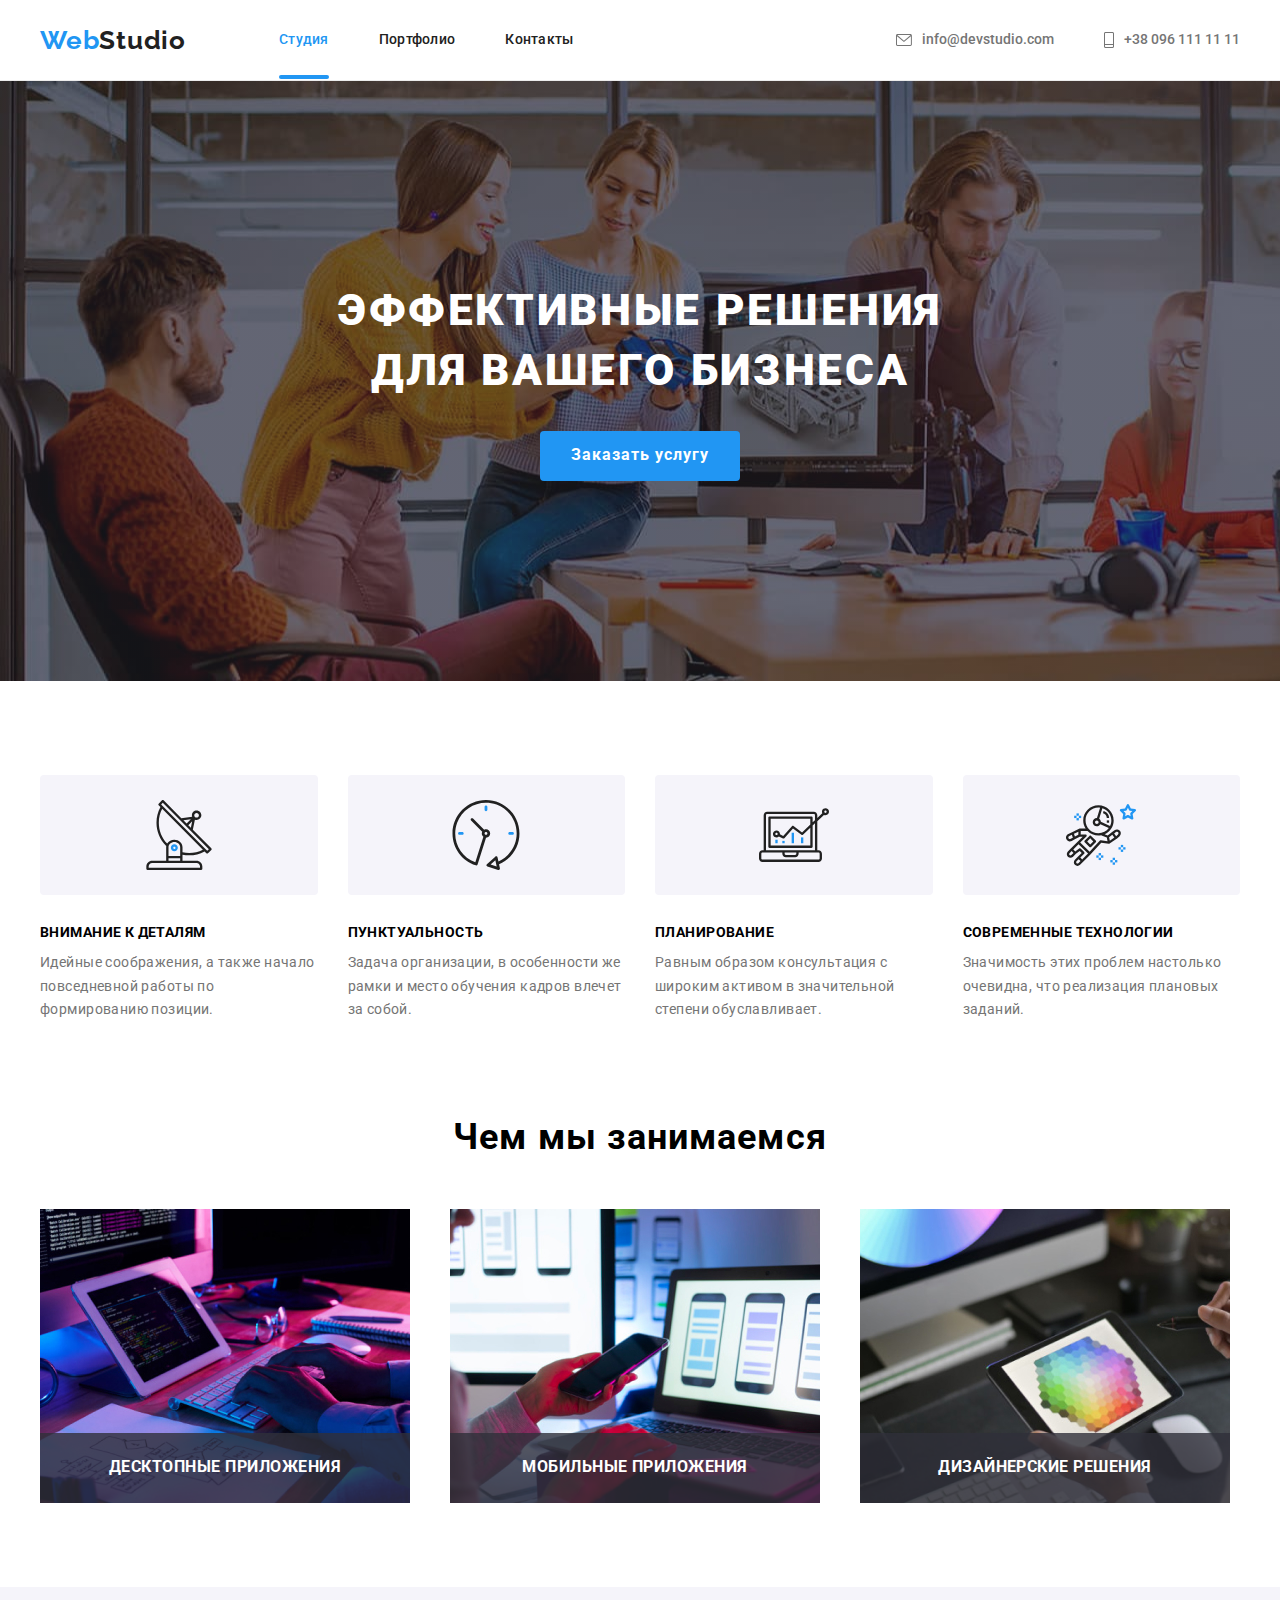
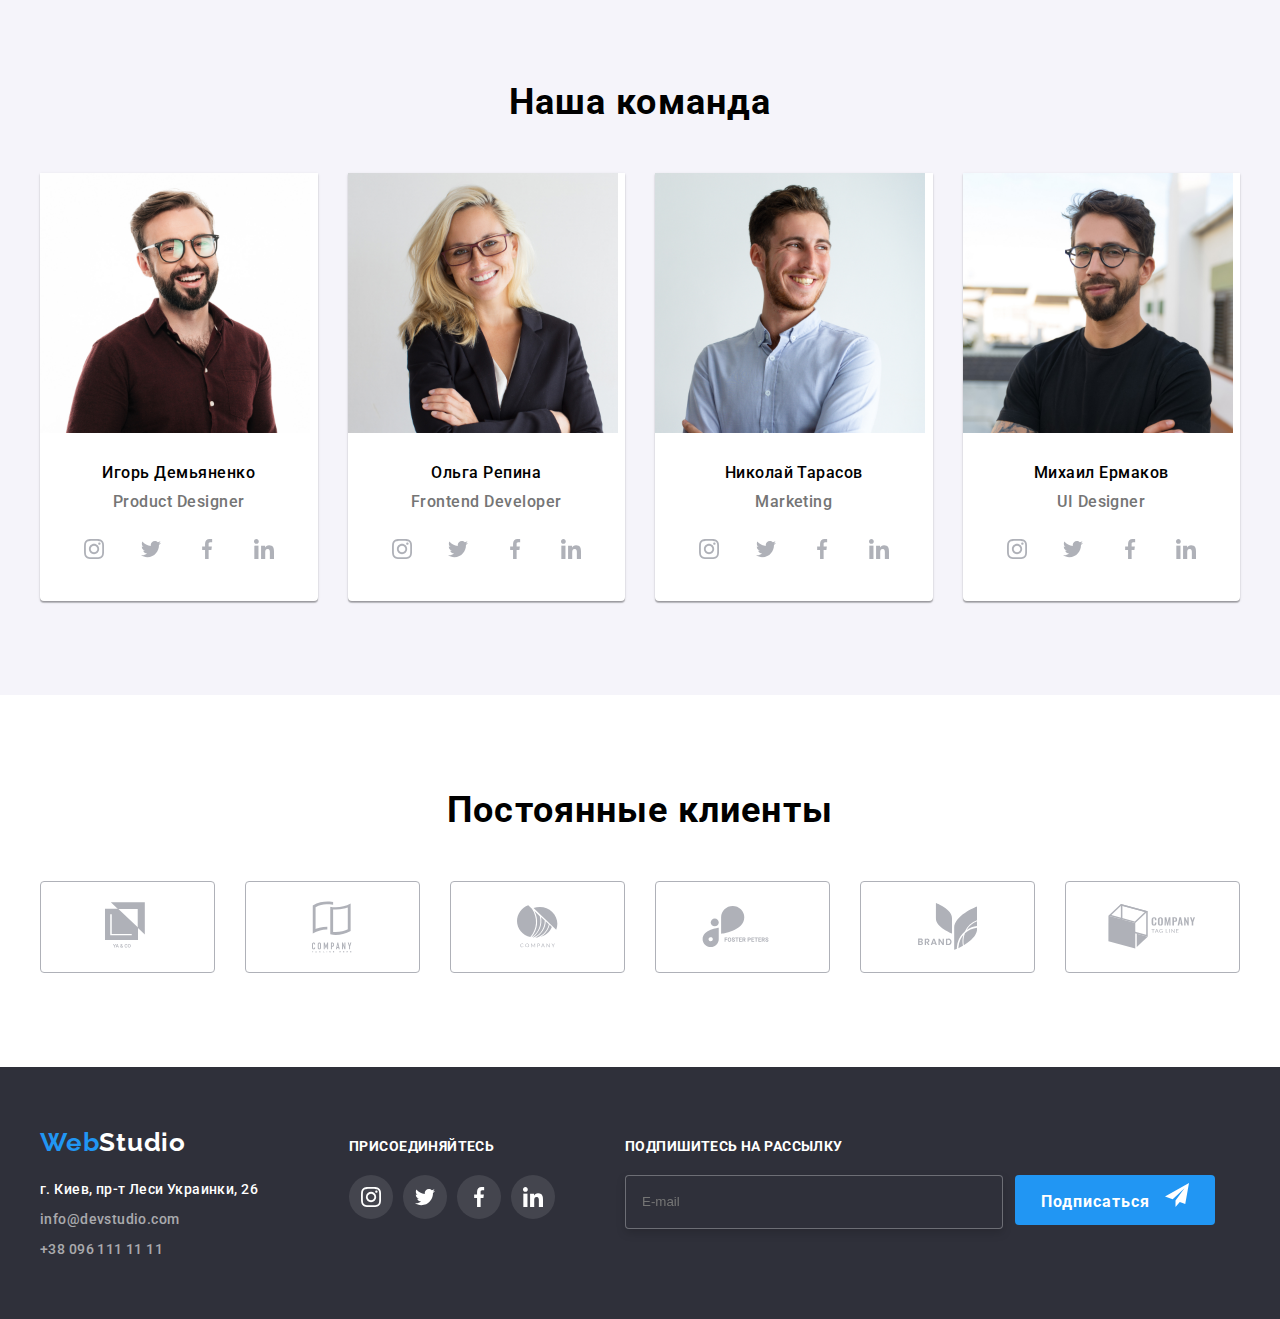
==== index.html @ 1571b0fe "HW6 done" ====
<!DOCTYPE html>
<html lang="ru">
<head>
    <meta charset="UTF-8">
    <meta http-equiv="X-UA-Compatible" content="IE=edge">
    <meta name="viewport" content="width=>, initial-scale=1.0">
    <link rel="preconnect" href="https://fonts.gstatic.com">
    <link href="https://fonts.googleapis.com/css2?family=Raleway:wght@700&family=Roboto:wght@400;500;700;900&display=swap" rel="stylesheet">
    <link rel="stylesheet" href="https://cdnjs.cloudflare.com/ajax/libs/modern-normalize/1.0.0/modern-normalize.min.css" integrity="sha512-ISS7cAi1PEhQ8jnbJpJZMd29NlhNj4AWYyLOSp2CE/CsHxTCu+r+t0D2yoJudVrd0/8fTVPUVDzY5Tvli75u/g==" crossorigin="anonymous" />
    <link rel="stylesheet" href="https://cdnjs.cloudflare.com/ajax/libs/animate.css/4.1.1/animate.min.css" />
    <link rel="stylesheet" href="./css/styles.css">
    <title>Вебстудия</title>
</head>
<body>

    <!-- HEADER -->
    <header class="page-header">
        <div class="container">
    <nav class="navigation">
            <a lang="en" href="/" class="link logo animate__fadeInTopLeft">Web<span class="logo-header">Studio</span></a>
    <ul class="navigation-list list">
        <li class="navigation-item list-item"><a class="navigation-link link current" href="/index.html">Студия</a></li>
        <li class="navigation-item list-item"><a class="navigation-link link" href="./portfolio.html">Портфолио</a></li>
        <li class="navigation-item list-item"><a class="navigation-link link" href="/contacts">Контакты</a></li>
    </ul>

    <ul class="kontakt-list">
        <li class="email-link list">
            <a class="header-contacts-link icon-link link" href="mailto:info@devstudio.com">
                <svg width="16" height="12">
                    <use href="./images/sprite.svg#icon-envelope">
                    </use>
                </svg>
                info@devstudio.com</a>
        </li>
        <li class="list"><a class="header-contacts-link icon-link link" href="tel:+380961111111">
                <svg width="10" height="16">
                    <use href="./images/sprite.svg#icon-Vector">
                    </use>
                </svg>
                +38 096 111 11 11</a>
        </li>
    </ul>
    </nav>
    </div>
    </header>
    <!-- ==========END HEADER========== -->

<!-- MAIN SECTION -->
<main>
    <!-- HERO -->
    <section class="hero">
        <div class="hero-title">
        <h1 class="main-title">Эффективные решения для Вашего бизнеса</h1>
        <button type="button" class="button-order" data-modal-open>Заказать услугу</button>
    </div>
    </section>

        <!-- About -->
        <section class="about">
            <div class=container>
            <h2 class="visually-hidden">Наши преимущества</h2>
            <ul class="about-list list">
<li class="about-list-item">
    <div class="icon-link">
        <svg width="70" height="70">
            <use href="./images/sprite.svg#icon-antenna-1"></use>
        </svg>
    </div>
                <h3 class="benefits-list-title">Внимание к деталям</h3>
                <p  class="benefits">Идейные соображения, а также начало повседневной работы по формированию позиции.</p>
</li>
<li class="about-list-item">
    <div class="icon-link">
        <svg width="70" height="70">
            <use href="./images/sprite.svg#icon-clock-1"></use>
        </svg>
    </div>
    <h3 class="benefits-list-title">Пунктуальность</h3>
    <p  class="benefits">Задача организации, в особенности же рамки и место обучения кадров влечет за собой.</p>
</li>
<li class="about-list-item">
    <div class="icon-link">
        <svg width="70" height="70">
            <use href="./images/sprite.svg#icon-diagram-1"></use>
        </svg>
    </div>
    <h3 class="benefits-list-title">Планирование</h3>
    <p  class="benefits">Равным образом консультация с широким активом в значительной степени обуславливает.</p>
</li>
<li class="about-list-item">
    <div class="icon-link">
        <svg width="70" height="70">
            <use href="./images/sprite.svg#icon-astronaut-1"></use>
        </svg>
    </div>
    <h3 class="benefits-list-title">Современные технологии</h3>
    <p  class="benefits">Значимость этих проблем настолько очевидна, что реализация плановых заданий.</p>
</li>
            </ul>
            </div>
        </section>

<!-- OCCUPATIONS -->

        <section class="occupations">
            <div class="container">
            <h2>Чем мы занимаемся</h2>

            <ul class="occupation-list list">
                <li class="occupation-list-item">
                    <div class="product-thumb">
            <img src="images/occupations/1.jpg" alt="Работа на клавиатуре" width ="370" height="294">
            <div class="occupations-title">
            <h3 class="title">десктопные приложения</h3>
        </div>    
        </div>
            </li>
            <li class="occupation-list-item">
                <div class="product-thumb">
            <img src="images/occupations/2.jpg" alt="Работа с телефоном" width ="370" height="294">
            <div class="occupations-title">
                <h3 class="title">мобильные приложения</h3>
            </div>
            </div>
        </li>
            <li class="occupation-list-item">
                <div class="product-thumb">
            <img src="images/occupations/3.jpg" alt="Работа на планшете" width ="370" height="294">
        <div class="occupations-title">
            <h3 class="title">дизайнерские решения</h3>
        </div>
        </div>
        </li>
                </ul>
                </div>
        </section>

        <section class="team">
            <div class="container">
            <h2>Наша команда</h2>
            <ul class="team-members list">
                <li class="members-list-item">
                    <img src="images/team/ihor.jpg" alt="Фото Игоря" width="270" height="260">
                    <div class="item-content">
                    <h3 class="members">Игорь Демьяненко</h3>
                    <p class="profession" lang="en">Product Designer</p>
                    <ul class="list">
                        <li class="link">
                            <a class="icon-link" href="">
                                <svg width="20" height="20">
                                    <use href="./images/sprite.svg#icon-instagram-2"></use>
                                </svg>
                            </a>
                        </li>
                        <li class="link">
                            <a class="icon-link" href="">
                                <svg width="20" height="20">
                                    <use href="./images/sprite.svg#icon-twitter-1"></use>
                                </svg>
                            </a>
                        </li>
                        <li class="link">
                            <a class="icon-link" href="">
                                <svg width="20" height="20">
                                    <use href="./images/sprite.svg#icon-facebook-1"></use>
                                </svg>
                            </a>
                        </li>
                        <li class="link">
                            <a class="icon-link" href="">
                                <svg width="20" height="20">
                                    <use href="./images/sprite.svg#icon-linkedin-1"></use>
                                </svg>
                            </a>
                        </li>
                    </ul>
                </div>
                </li>
                <li class="members-list-item">
                    <img src="images/team/olha.jpg" alt="Фото Ольги" width="270" height="260">
                    <div class="item-content">
                    <h3 class="members">Ольга Репина</h3>
                    <p class="profession" lang="en">Frontend Developer</p>
                    <ul class="list">
                        <li class="link">
                            <a class="icon-link" href="">
                                <svg width="20" height="20">
                                    <use href="./images/sprite.svg#icon-instagram-2"></use>
                                </svg>
                            </a>
                        </li>
                        <li class="link">
                            <a class="icon-link" href="">
                                <svg width="20" height="20">
                                    <use href="./images/sprite.svg#icon-twitter-1"></use>
                                </svg>
                            </a>
                        </li>
                        <li class="link">
                            <a class="icon-link" href="">
                                <svg width="20" height="20">
                                    <use href="./images/sprite.svg#icon-facebook-1"></use>
                                </svg>
                            </a>
                        </li>
                        <li class="link">
                            <a class="icon-link" href="">
                                <svg width="20" height="20">
                                    <use href="./images/sprite.svg#icon-linkedin-1"></use>
                                </svg>
                            </a>
                        </li>
                    </ul>
                </div>
                
                </li>
                <li class="members-list-item">
                    <img src="images/team/nikolay.jpg" alt="Фото Николая" width="270" height="260">
                    <div class="item-content">
                    <h3 class="members">Николай Тарасов</h3>
                    <p class="profession" lang="en">Marketing</p>
                    <ul class="list">
                        <li class="link">
                            <a class="icon-link" href="">
                                <svg width="20" height="20">
                                    <use href="./images/sprite.svg#icon-instagram-2"></use>
                                </svg>
                            </a>
                        </li>
                        <li class="link">
                            <a class="icon-link" href="">
                                <svg width="20" height="20">
                                    <use href="./images/sprite.svg#icon-twitter-1"></use>
                                </svg>
                            </a>
                        </li>
                        <li class="link">
                            <a class="icon-link" href="">
                                <svg width="20" height="20">
                                    <use href="./images/sprite.svg#icon-facebook-1"></use>
                                </svg>
                            </a>
                        </li>
                        <li class="link">
                            <a class="icon-link" href="">
                                <svg width="20" height="20">
                                    <use href="./images/sprite.svg#icon-linkedin-1"></use>
                                </svg>
                            </a>
                        </li>
                    </ul>
                </div>
                </li>
                <li class="members-list-item">
                    <img src="images/team/mikhail.jpg" alt="Фото Михаила" width="270" height="260">
                    <div class="item-content">
                    <h3 class="members">Михаил Ермаков</h3>
                    <p class="profession" lang="en">UI Designer</p>
                    <ul class="list">
                        <li class="link">
                            <a class="icon-link" href="">
                                <svg width="20" height="20">
                                    <use href="./images/sprite.svg#icon-instagram-2"></use>
                                </svg>
                            </a>
                        </li>
                        <li class="link">
                            <a class="icon-link" href="">
                                <svg width="20" height="20">
                                    <use href="./images/sprite.svg#icon-twitter-1"></use>
                                </svg>
                            </a>
                        </li>
                        <li class="link">
                            <a class="icon-link" href="">
                                <svg width="20" height="20">
                                    <use href="./images/sprite.svg#icon-facebook-1"></use>
                                </svg>
                            </a>
                        </li>
                        <li class="link">
                            <a class="icon-link" href="">
                                <svg width="20" height="20">
                                    <use href="./images/sprite.svg#icon-linkedin-1"></use>
                                </svg>
                            </a>
                        </li>
                    </ul>
                </div>
                </li>
            </ul>
            </div>
        </section>

<!-- Постоянные клиенты -->
<section class="clients">
    <div class="container">
        <h2 class="section-header">Постоянные клиенты</h2>
        <ul class="flex-list">
            <li class="client-item list">
                <a class="icon-link link" href="">
                    <svg width="44" height="49">
                        <use href="./images/sprite.svg#icon-logo-1"></use>
                    </svg>
                </a>
            </li>
            <li class="client-item list">
                <a class="icon-link link" href="">
                    <svg width="40" height="52">
                        <use href="./images/sprite.svg#icon-logo-2"></use>
                    </svg>
                </a>
            </li>
            <li class="client-item list">
                <a class="icon-link link" href="">
                    <svg width="41" height="43">
                        <use href="./images/sprite.svg#icon-logo-3"></use>
                    </svg>
                </a>
            </li>
            <li class="client-item list">
                <a class="icon-link link" href="">
                    <svg width="80" height="42">
                        <use href="./images/sprite.svg#icon-logo-4"></use>
                    </svg>
                </a>
            </li>
            <li class="client-item list">
                <a class="icon-link link" href="">
                    <svg width="59" height="47">
                        <use href="./images/sprite.svg#icon-logo-5"></use>
                    </svg>
                </a>
            </li>
            <li class="client-item list">
                <a class="icon-link link" href="">
                    <svg width="88" height="45">
                        <use href="./images/sprite.svg#icon-logo-6"></use>
                    </svg>
                </a>
            </li>
        </ul>
    </div>
</section>
</main>

<footer class="page-footer">
    <div class="footer container">
    <div>
    <a href="/" class="logo link">Web<span class="logo-footer">Studio</span></a>
    <address class="adress">
        <ul class="list">
    <li class=footer-list><a class="link" href="https://goo.gl/maps/EXt77zxLW6M5btKt6" target="_blank" rel="noopener noreferrer">г. Киев, пр-т Леси Украинки, 26</a></li>
    <li class=footer-list><a class="link kontakt-link" href="mailto:info@devstudio.com">info@devstudio.com</a></li>
    <li class=footer-list><a class="link kontakt-link" href="tel:+380961111111">+38 096 111 11 11</a></li>
        </ul>
    </address>
</div>
<div class="join">
    <h3>Присоединяйтесь</h3>
    <ul class="list">
        <li class="link">
            <a class="icon-link" href="">
                <svg width="20" height="20">
                    <use href="./images/sprite.svg#icon-instagram-2"></use>
                </svg>
            </a>
        </li>
        <li class="link">
            <a class="icon-link" href="">
                <svg width="20" height="20">
                    <use href="./images/sprite.svg#icon-twitter-1"></use>
                </svg>
            </a>
        </li>
        <li class="link">
            <a class="icon-link" href="">
                <svg width="20" height="20">
                    <use href="./images/sprite.svg#icon-facebook-1"></use>
                </svg>
            </a>
        </li>
        <li class="link">
            <a class="icon-link" href="">
                <svg width="20" height="20">
                    <use href="./images/sprite.svg#icon-linkedin-1"></use>
                </svg>
            </a>
        </li>
    </ul>
</div>

<!-- ПОДПИШИТЕСЬ НА РАССЫЛКУ -->

<div class="sign">
    <h3>Подпишитесь на рассылку</h3>
    <form class="form sign-form">
        <label class="sub-label">
        <input class="input-footer" type="email" name="mail" id="mail" placeholder="E-mail">
        </label>
        <button type="submit" class="button-order">Подписаться
            <svg width="24" height="24" class="icon-send">
                <use href="./images/sprite.svg#icon-icon-send"></use>
            </svg>
        </button>
    </form>
</div>

<!-- КОНЕЦ ПОДПИСКИ -->

</div>
</footer>

<div class="backdrop is-hidden" data-modal>
    <div class="modal">
        <!-- ФОРМА -->
        
            <button type="button" class="modal-close-btn" data-modal-close>
                <svg width="18" height="26">
                    <use href="./images/sprite.svg#icon-close-black-18dp-2-1"></use>
                </svg>
            </button>
        <form class="form js-order-form">
            <div class="contact-model">
            <h3>Оставьте свои данные, мы вам перезвоним</h3>
            <div class="form-field">
                <label for="name" class="form-label">Имя</label>
                <div class="form-rel">
                    <input class="form-input" type="text" name="name" id="name" autofocus required minlength="2" />
                    <svg class="icon-label" width="18" height="18">
                        <use href="./images/sprite.svg#icon-person-black-18dp-1"></use>
                    </svg>
                </div>
            </div>
        
            <div class="form-field">
            <label for="tel" class="form-label">Телефон</label>
            <div class="form-rel">
                <input class="form-input" type="tel" name="tel" id="tel" required
                    pattern="[0-9]{3} [0-9]{3} [0-9]{2} [0-9]{2}" title="012 123 12 12" />
                <svg class="icon-label" width="18" height="18">
                    <use href="./images/sprite.svg#icon-phone-black-18dp-1"></use>
                </svg>
            </div>
            </div>

            <div class="form-field">
            <label for="email" class="form-label">Почта</label>
            <div class="form-rel">
                <input class="form-input" type="email" name="mail" id="email" required />
                <svg class="icon-label" width="18" height="18">
                    <use href="./images/sprite.svg#icon-email-black-18dp-1"></use>
                </svg>
            </div>
            </div>
        
        <div class="form-field">
            <label class="form-label" for="comment">Комментарий</label>
        <textarea class="comment" name="comment" id="comment" placeholder="Введите текст"></textarea>
        </div>
            </div>

            <div class="form-field">
    <label class="checkbox-label" for="policy">
        <input class="checkbox" type="checkbox" name="policy" id="policy" value="conditions" />
        <span class="checkbox-icon"></span>
        Соглашаюсь с рассылкой и принимаю
        <span class="contract">
            <a href="" class="contract-link">Условия договора</a></span>
    </label>
        </div>

            <button type="submit" class="button-order">Отправить</button>
                </form>
            </div>
</div>
<script src="./js/modal.js"></script>

<!-- СКРИПТ РЕПЕТЫ -->
<!-- <script>
(() => {
    document
    .querySelector('.js-order-form')
    .addEventListener('submit', e => {
        e.preventDefault();

        new formData(e.CurrentTarget),for Each((value,name) =>
        console.log('${name} ${value}'),
        );

        e.currentTarget.reset();
    })
})();
</script> -->

</body>
</html>
---- css/styles.css ----
:root {
  --main-font: 'Roboto', sans-serif;
  --secondary-font: 'Raleway', sans-serif;
  --accent-color: rgba(33, 150, 243, 1);
  --title-color: rgba(33, 33, 33, 1);
  --text-color: rgba(117, 117, 117, 1);
  --button-color: #188ce8;
  --background-color: #ffffff;
  --hero-color: #2f303a;
  --team-color: #f5f4fa;
  --footer-contakts-color: rgba(255, 255, 255, 0.6);
  --icons-main-color: #afb1b8;
  --active-color: #2196f3;

  --card-shadow: 0px 1px 3px rgba(0, 0, 0, 0.12),
    0px 1px 1px rgba(0, 0, 0, 0.14), 0px 2px 1px rgba(0, 0, 0, 0.2);
}

body {
  font-family: var(--main-font);
  font-size: 14px;
  font-weight: 500;
  line-height: 1.14;
  background-color: var(--background-color);
  margin: 0;
}

h1,
h2,
h3,
h4,
h5,
h6,
p {
  margin: 0;
}

ul,
ol {
  margin: 0;
  padding: 0;
}

img {
  display: block;
  max-width: 100%;
  height: auto;
}

.list {
  list-style: none;
}

.link {
  text-decoration: none;
  color: var(--title-color);
}

.adress {
  font-style: normal;
}

.visually-hidden {
  position: absolute !important;
  clip: rect(1px 1px 1px 1px);
  clip: rect(1px, 1px, 1px, 1px);
  padding: 0 !important;
  border: 0 !important;
  height: 1px !important;
  width: 1px !important;
  overflow: hidden;
}

.container {
  width: 1200px;
  margin: 0 auto;
  padding-left: 15px;
  padding-right: 15px;
}

.flex-list {
  display: flex;
  flex-wrap: wrap;
  margin-left: -30px;
  margin-top: -30px;
}

section {
  padding-top: 94px;
  padding-bottom: 94px;
}

.icon-link {
  display: flex;
  justify-content: center;
  align-items: center;
  fill: var(--icons-main-color);
  transition: 250ms cubic-bezier(0.4, 0, 0.2, 1);
}

/* =============END COMPONENTS========== */

/* ===========HEADER========== */
.page-header {
  border-bottom: 1px solid rgba(236, 236, 236, 1);
}

.navigation {
  display: flex;
  align-items: center;
}

.logo {
  margin-right: 93px;
  animation-duration: 3000ms;
}
.navigation-list {
  display: flex;
  align-items: center;
  padding: 0px;
}

.navigation-list .link {
  padding: 32px 0px;
  position: relative;
}

.navigation-item:not(:last-child) {
  margin-right: 50px;
}

.navigation-list .link::after {
  content: '';
  position: absolute;
  display: block;
  transition: 250ms cubic-bezier(0.4, 0, 0.2, 1);
  transform: scaleX(0);
  bottom: 0;

  width: 100%;
  height: 4px;
  background-color: var(--active-color);
  border-radius: 2px;
}

.navigation-list .link:hover::after {
  transform: scaleX(1);
}

.navigation-list .link.current::after {
  transform: scaleX(1);
}

.kontakt-list {
  display: flex;
  margin-left: auto;
  align-items: center;
}

.email-link {
  margin-right: 50px;
}

.kontakt-list .list:hover .header-contacts-link,
.kontakt-list .list:focus .header-contacts-link {
  animation-name: heartBeat;
  animation-duration: 2000ms;
  animation-timing-function: linear;
}

/*Навигация*/
.logo {
  font-family: var(--secondary-font);
  font-size: 26px;
  font-weight: 700;
  line-height: 1.19;
  letter-spacing: 0.03em;
  text-align: left;
  color: var(--accent-color);
}

.logo-header {
  color: var(--title-color);
}

.navigation-link {
  letter-spacing: 0.02em;
  color: var(--title-color);
  padding-top: 32px;
  padding-bottom: 32px;
  transition: color 250ms cubic-bezier(0.4, 0, 0.2, 1);
}

.navigation-list .current {
  color: var(--accent-color);
}

/*Телефон и mail*/

.navigation-link:hover,
.navigation-link:focus {
  color: var(--accent-color);
}

/* ICONS */

.header-contacts-link {
  color: var(--text-color);
  padding-top: 32px;
  padding-bottom: 32px;
  fill: var(--text-color);
  transition: color 250ms cubic-bezier(0.4, 0, 0.2, 1),
    fill 250ms cubic-bezier(0.4, 0, 0.2, 1);
}

.header-contacts-link:focus,
.header-contacts-link:hover {
  color: var(--accent-color);
  fill: var(--accent-color);
}

.header-contacts-link svg {
  margin-right: 10px;
}

/* Main section */

/*Hero*/

.hero {
  background-color: #c4c4c4;
  padding-top: 200px;
  padding-bottom: 200px;
  background-image: linear-gradient(
      rgba(47, 48, 58, 0.4),
      rgba(47, 48, 58, 0.4)
    ),
    url('../images/bg.jpg');
  background-repeat: no-repeat;
  background-size: cover;
  max-width: 1600px;
  margin: 0 auto;
}

.hero-title {
  display: flex;
  flex-direction: column;
  justify-content: center;
}

.main-title {
  font-size: 44px;
  font-weight: 900;
  line-height: 1.36;
  letter-spacing: 0.06em;
  text-align: center;
  text-transform: uppercase;
  color: var(--background-color);
  margin-bottom: 30px;
  width: 696px;
  margin-left: auto;
  margin-right: auto;
}

.button-order {
  border: 0px;
  border-radius: 4px;
  min-width: 200px;
  padding-top: 10px;
  padding-bottom: 10px;
  font-weight: bold;
  font-size: 16px;
  line-height: 1.88;
  color: var(--background-color);
  background-color: var(--button-color);
  cursor: pointer;
  display: block;
  margin: 0 auto;

  transition: background-color 250ms cubic-bezier(0.4, 0, 0.2, 1),
    color 250ms cubic-bezier(0.4, 0, 0.2, 1),
    filter 250ms cubic-bezier(0.4, 0, 0.2, 1);
}

/* About */

.about {
  padding-top: 94px;
  padding-bottom: 47px;
}

.about .icon-link {
  height: 120px;
  background: var(--team-color);
  border-radius: 4px;
  margin-bottom: 30px;
}

.about-list {
  display: flex;
  margin-left: -30px;
  margin-top: -30px;
  /* justify-content: space-between; */
}

.about-list-item {
  flex-basis: calc(100% / 4 - 30px);
  margin-left: 30px;
  margin-top: 30px;
}

.benefits-list-title {
  font-size: 14px;
  font-weight: bold;
  line-height: 1.14;
  letter-spacing: 0.03em;
  text-transform: uppercase;
  margin-bottom: 10px;
}

.benefits {
  font-size: 14px;
  font-weight: 400;
  line-height: 1.71;
  letter-spacing: 0.03em;
  color: var(--text-color);
}

/*Occupations*/

h2 {
  font-size: 36px;
  font-weight: 700;
  line-height: 1.17;
  letter-spacing: 0.03em;
  text-align: center;
  margin-bottom: 50px;
}

.occupations {
  padding-top: 47px;
  padding-bottom: 84px;
}

.occupation-list {
  display: flex;
  margin-left: -30px;
  margin-top: -30px;
}

.occupation-list-item {
  flex-basis: calc(100% / 3 - 30px);
  margin-left: 30px;
  margin-top: 30px;
}

.product-thumb {
  position: relative;
}

.occupations-title {
  bottom: 0;

  position: absolute;
  display: flex;
  align-items: center;
  justify-content: center;
  width: 370px;
  height: 70px;

  background: rgba(47, 48, 58, 0.8);
  /* transform: scaleY(1);
  transition: transform 250ms cubic-bezier(0.4, 0, 0.2, 1) 150ms; */
}

.occupation-list-item:focus .occupations-title,
.occupation-list-item:hover .occupations-title {
  transform: scaleY(1.1);
}

.occupations-title .title {
  font-weight: bold;
  letter-spacing: 0.03em;
  text-transform: uppercase;
  color: var(--background-color);
}

/* TEAM */

.team {
  background-color: var(--team-color);
  padding-top: 94px;
  padding-bottom: 94px;
}

.team-members {
  display: flex;
  margin-left: -30px;
  margin-top: -30px;
}

.members-list-item {
  flex-basis: calc(100% / 4 - 30px);
  margin-left: 30px;
  margin-top: 30px;
  background: #ffffff;
  box-shadow: 0px 1px 3px rgba(0, 0, 0, 0.12), 0px 1px 1px rgba(0, 0, 0, 0.14),
    0px 2px 1px rgba(0, 0, 0, 0.2);
  border-radius: 0px 0px 4px 4px;
}

.members {
  font-size: 16px;
  font-weight: 500;
  line-height: 1.19;
  letter-spacing: 0.03em;
  margin-bottom: 10px;
}

.profession {
  font-size: 16px;
  line-height: 1.19;
  letter-spacing: 0.03em;
  color: var(--text-color);
  margin-bottom: 16px;
}

.item-content {
  padding: 30px 32px;
  text-align: center;
}

.item-content .icon-link {
  width: 44px;
  height: 44px;
  border-radius: 50%;
  transition: fill 250ms cubic-bezier(0.4, 0, 0.2, 1),
    color 250ms cubic-bezier(0.4, 0, 0.2, 1),
    background-color 250ms cubic-bezier(0.4, 0, 0.2, 1);
}

.item-content .list {
  display: flex;
  justify-content: space-between;
}

.item-content .icon-link:hover,
.item-content .icon-link:focus {
  background-color: var(--accent-color);
}

.item-content .icon-link:hover svg,
.item-content .icon-link:focus svg {
  fill: var(--background-color);
}

/* ============ ПОСТОЯННЫЕ КЛИЕНТЫ ============ */

.client-item {
  flex-basis: calc(100% / 6 - 30px);
  margin-left: 30px;
  margin-top: 30px;
}

.clients .icon-link {
  height: 90px;
  border: 1px solid var(--icons-main-color);
  border-radius: 4px;
  transition: 250ms cubic-bezier(0.4, 0, 0.2, 1);
}

.client-item .icon-link:hover,
.client-item .icon-link:focus {
  fill: var(--active-color);
  border: 1px solid var(--active-color);
}

/*Footer*/

.page-footer {
  background-color: var(--hero-color);
  padding-top: 60px;
  padding-bottom: 60px;
}

.logo-footer {
  color: var(--background-color);
}

.adress {
  margin-top: 20px;
}

.footer-list {
  height: 21px;
  line-height: 1.5;
}

.footer-list:not(:last-child) {
  margin-bottom: 9px;
}

.kontakt-link:hover,
.kontakt-link:focus {
  color: var(--accent-color);
}

address .link {
  font-size: 14px;
  line-height: 1.71;
  letter-spacing: 0.03em;
  color: var(--background-color);
}
address .kontakt-link {
  color: var(--footer-contakts-color);
  transition: color 250ms cubic-bezier(0.4, 0, 0.2, 1);
}

.page-footer .container {
  display: flex;
  align-items: baseline;
}

.join {
  margin-left: 70px;
  width: 206px;
}

.sign {
  margin-left: 70px;
}

.page-footer h3 {
  margin-bottom: 20px;
  font-family: Roboto;
  font-weight: 700;
  font-size: 14px;
  line-height: 1.14;
  letter-spacing: 0.03em;
  text-transform: uppercase;
  color: var(--background-color);
}

.join .icon-link {
  width: 44px;
  height: 44px;
  border-radius: 50%;
  background-color: rgba(255, 255, 255, 0.1);
  fill: var(--background-color);
  transition: background-color 250ms cubic-bezier(0.4, 0, 0.2, 1);
}

.join .list {
  display: flex;
  justify-content: space-between;
}

.join .icon-link:hover,
.join .icon-link:focus {
  background-color: var(--active-color);
}

/* END FOOTER */

.backdrop {
  position: fixed;
  top: 0;
  left: 0;
  width: 100vw;
  height: 100vh;
  background-color: rgba(0, 0, 0, 0.5);
  transition: 250ms cubic-bezier(0.4, 0, 0.2, 1),
    opacity 250ms cubic-bezier(0.4, 0, 0.2, 1);
  /* transition: all 250ms linear; */
}

.modal {
  position: absolute;
  padding: 40px;
  top: 50%;
  left: 50%;
  transform: translate(-50%, -50%);
  width: 528px;
  height: 580px;
  background-color: #ffffff;
  box-shadow: 0px 1px 3px rgba(0, 0, 0, 0.12), 0px 1px 1px rgba(0, 0, 0, 0.14),
    0px 2px 1px rgba(0, 0, 0, 0.2);
  border-radius: 4px;
}

.modal-close-btn {
  position: absolute;
  display: flex;
  align-items: center;
  justify-content: center;
  top: 8px;
  right: 8px;
  border-radius: 50%;
  border: 1px solid rgba(0, 0, 0, 0.1);
  background: transparent;
  cursor: pointer;

  width: 30px;
  height: 30px;
  background-color: var(--background-color);

  transition: fill 250ms cubic-bezier(0.4, 0, 0.2, 1);
}

.modal-close-btn:hover,
.modal-close-btn:focus {
  fill: var(--active-color);
}

.contact-model {
  margin-bottom: 20px;
}

.is-hidden {
  opacity: 0;
  visibility: hidden;
  pointer-events: none;
}

/*Portfolio*/

.examples {
  padding-top: 94px;
  padding-bottom: 94px;
}

.button-set {
  display: flex;
  justify-content: center;
  margin-bottom: 60px;
}

.button-list {
  margin-right: 8px;
}

.button-filter {
  border-radius: 4px;
  min-width: 73px;
  padding-top: 10px;
  padding-bottom: 10px;
  font-size: 16px;
  font-weight: 500;
  line-height: 1.62;
  letter-spacing: 0.03em;
  text-align: center;
  border: none;
  display: block;
  padding-left: 22px;
  padding-right: 22px;
  transition: background-color 250ms cubic-bezier(0.4, 0, 0.2, 1),
    color 250ms cubic-bezier(0.4, 0, 0.2, 1),
    box-shadow 250ms cubic-bezier(0.4, 0, 0.2, 1);
}

body .button-filter:hover,
body .button-filter:focus,
body .button-filter:active {
  background-color: var(--button-color);
  color: var(--background-color);
  cursor: pointer;
  box-shadow: 0px 2px 2px 0px rgba(0, 0, 0, 0.12);
  box-shadow: 0px 1px 2px 0px rgba(0, 0, 0, 0.08);
  box-shadow: 0px 3px 1px 0px rgba(0, 0, 0, 0.1);
}

/* CARD SET */

.card-set {
  display: flex;
  flex-wrap: wrap;
  margin-left: -30px;
  margin-top: -30px;
}

.card-item {
  flex-basis: calc(100% / 3 - 30px);
  border: 1px solid rgba(238, 238, 238, 1);
  margin-left: 30px;
  margin-top: 30px;
}

.project-link {
  display: block;
}

.project-link:hover,
.project-link:focus {
  box-shadow: 0px 1px 1px rgb(0 0 0 / 12%), 0px 4px 4px rgb(0 0 0 / 6%),
    1px 4px 6px rgb(0 0 0 / 16%);
}

.title-examples {
  font-weight: bold;
  font-size: 18px;
  line-height: 2;
  margin-bottom: 4px;
}

.tipe-examples {
  font-size: 16px;
  line-height: 1.88;
  letter-spacing: 0.03em;
  color: var(--text-color);
}

.card-content {
  padding: 20px 24px;
}

.card-project:focus,
.card-project:hover {
  box-shadow: 0px 1px 1px rgba(0, 0, 0, 0.12), 0px 4px 4px rgba(0, 0, 0, 0.06),
    1px 4px 6px rgba(0, 0, 0, 0.16);
}

.card-overlay {
  position: relative;
  overflow: hidden;
}
.overlay-text {
  position: absolute;
  transform: translateY(100%);

  top: 0;
  padding: 63px 23px;
  width: 100%;
  height: 100%;

  font-weight: normal;
  font-size: 18px;
  line-height: 1.56;
  letter-spacing: 0.03em;

  color: var(--background-color);
  background-color: rgba(33, 150, 243, 0.9);

  transition: transform 250ms cubic-bezier(0.4, 0, 0.2, 1);
  opacity: 0;
}

.link:focus .overlay-text,
.link:hover .overlay-text {
  opacity: 1;
  transform: translateX(0);
}

/* ФОРМА */

/* .js-order-form {
  padding: 20px;
  margin: 0 auto;
} */

.js-order-form h3 {
  margin-bottom: 12px;

  font-weight: bold;
  font-size: 20px;
  line-height: 1.15;
  text-align: center;
  letter-spacing: 0.03em;
}

.form-label {
  display: block;
  margin-bottom: 4px;

  font-weight: normal;
  font-size: 12px;
  line-height: 1.16;
  letter-spacing: 0.01em;

  color: #757575;
}

.form-rel {
  position: relative;
  margin-bottom: 10px;
}

.form-input {
  width: 100%;
  height: 40px;
  border: 1px solid rgba(33, 33, 33, 0.2);

  padding-left: 42px;
  border-radius: 4px;
  outline: none;

  transition: border-color 250ms cubic-bezier(0.4, 0, 0.2, 1);
}

.form-input:valid {
  border-color: #4caf50;
}

.icon-label {
  position: absolute;
  top: 50%;
  left: 12px;

  transform: translateY(-50%);

  transition: fill 250ms cubic-bezier(0.4, 0, 0.2, 1);
}

.form-input:hover + .icon-label,
.form-input:hover,
.form-input:focus + .icon-label,
.form-input:focus {
  fill: var(--active-color);
  border-color: var(--active-color);
}

textarea {
  resize: none;
}

.comment {
  padding: 12px 16px;
  width: 100%;
  height: 120px;
  outline: none;

  border: 1px solid rgba(33, 33, 33, 0.2);
  border-radius: 4px;

  transition: border-color 250ms cubic-bezier(0.4, 0, 0.2, 1);
}

.comment::placeholder {
  font-weight: normal;
  font-size: 14px;
  line-height: 1.16;
  letter-spacing: 0.01em;

  color: rgba(117, 117, 117, 0.5);
}
.comment:hover,
.comment:focus {
  border-color: var(--active-color);
}

.checkbox-label {
  display: flex;
  align-items: center;
  margin-bottom: 30px;

  justify-content: space-evenly;
  font-weight: normal;
  font-size: 14px;
  line-height: 1.7;

  letter-spacing: 0.03em;

  color: #757575;
}

.contract-link {
  color: var(--active-color);
}

.checkbox-icon {
  display: inline-block;
  width: 16px;
  height: 15px;
  background-image: url(../images/vector.svg);
}
.checkbox:checked + .checkbox-icon {
  background-color: var(--active-color);
  background-image: url(../images/icon-check.svg);
  background-size: contain;
  background-origin: border-box;
  border-color: var(--active-color);
}
.checkbox:focus + .checkbox-icon {
  box-shadow: var(--card-shadow);
}

.checkbox {
  -webkit-appearance: none;
  -moz-appearance: none;
  appearance: none;

  position: absolute;
}

.button-order {
  width: 200px;
  height: 50px;
  padding: 0;
  justify-content: center;

  background-color: var(--active-color);
  color: var(--background-color);
  font-family: inherit;
  font-weight: bold;
  line-height: 1.9;
  letter-spacing: 0.06em;

  transition: background-color 250ms cubic-bezier(0.4, 0, 0.2, 1);
}

.button-order:hover,
.button-order:focus {
  background-color: var(--button-color);
}

.icon-send {
  margin-left: 10px;
}
.sign {
  display: block;
}
.sign-form {
  display: flex;
}
.sign-form .order-button {
  padding-left: 29px;
  padding-right: 28px;
  margin: 0px;
}

.input-footer {
  width: 358px;
  height: 50px;

  padding-left: 16px;
  color: var(--footer-contakts-color);

  background-color: #2f303a;
  border: 1px solid rgba(255, 255, 255, 0.3);
  filter: drop-shadow(0px 4px 4px rgba(0, 0, 0, 0.15));
  border-radius: 4px;

  transition: border-color 250ms cubic-bezier(0.4, 0, 0.2, 1);
}

.input-footer:hover,
.input-footer:focus {
  border-color: var(--active-color);
  outline: none;
}

.sub-label {
  margin-right: 12px;
  font-weight: normal;
  font-size: 16px;
  line-height: 1.25;
  letter-spacing: 0.03em;

  color: rgba(255, 255, 255, 0.6);
}
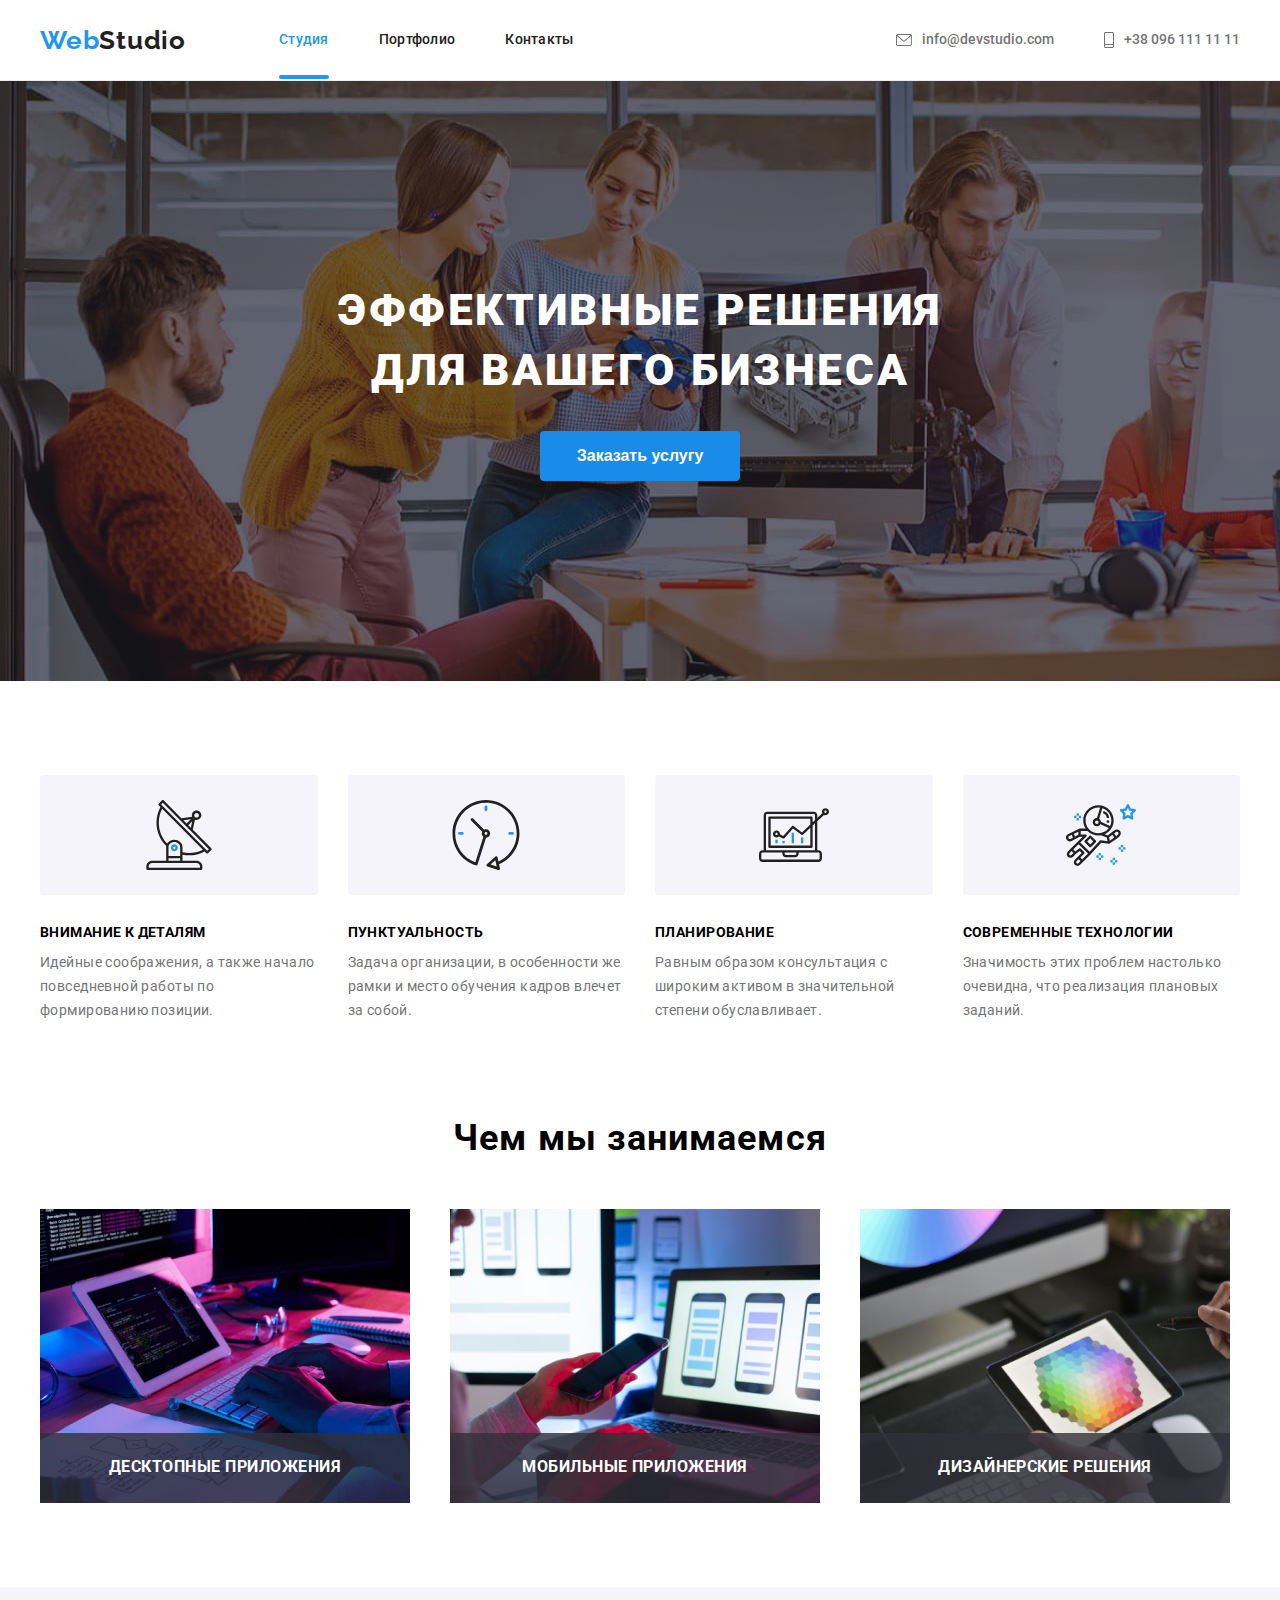
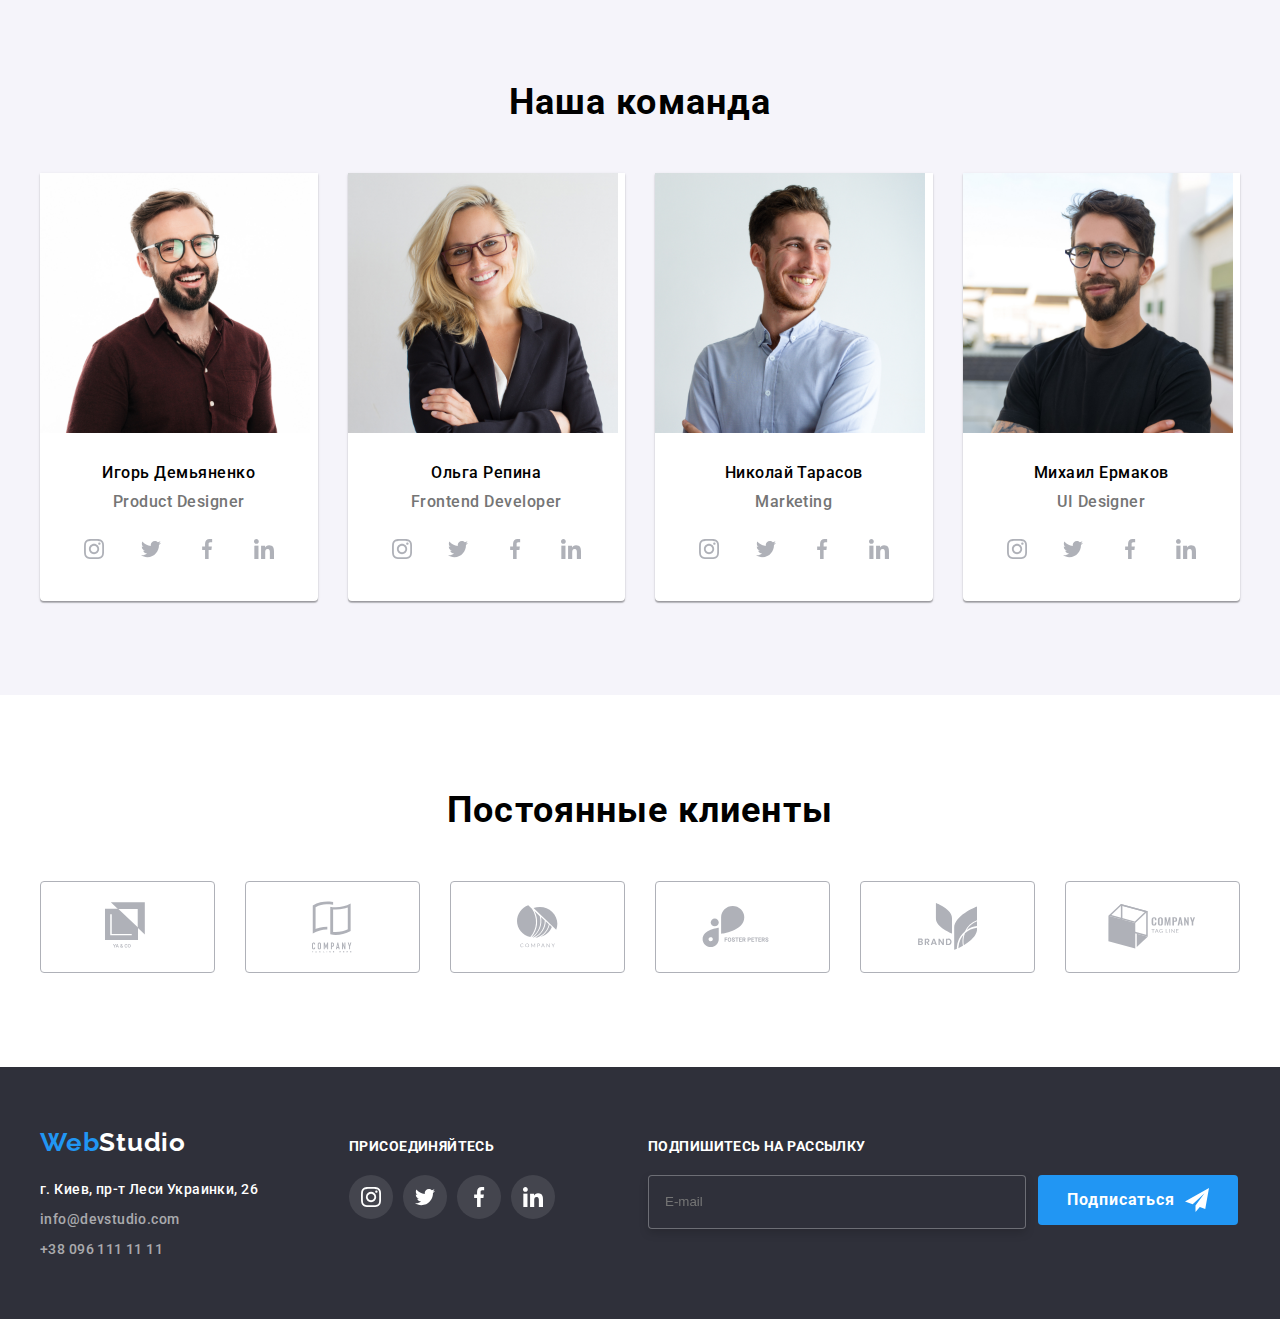
==== commit 059903db: "Changes made" ====
--- a/index.html
+++ b/index.html
@@ -16,16 +16,16 @@
     <!-- HEADER -->
     <header class="page-header">
         <div class="container">
-    <nav class="navigation">
+        <nav class="navigation">
             <a lang="en" href="/" class="link logo animate__fadeInTopLeft">Web<span class="logo-header">Studio</span></a>
-    <ul class="navigation-list list">
+            <ul class="navigation-list list">
         <li class="navigation-item list-item"><a class="navigation-link link current" href="/index.html">Студия</a></li>
         <li class="navigation-item list-item"><a class="navigation-link link" href="./portfolio.html">Портфолио</a></li>
         <li class="navigation-item list-item"><a class="navigation-link link" href="/contacts">Контакты</a></li>
     </ul>
 
-    <ul class="kontakt-list">
-        <li class="email-link list">
+            <ul class="kontakt-list">
+            <li class="email-link list">
             <a class="header-contacts-link icon-link link" href="mailto:info@devstudio.com">
                 <svg width="16" height="12">
                     <use href="./images/sprite.svg#icon-envelope">
@@ -34,7 +34,7 @@
                 info@devstudio.com</a>
         </li>
         <li class="list"><a class="header-contacts-link icon-link link" href="tel:+380961111111">
-                <svg width="10" height="16">
+                <svg width="10px" height="16px">
                     <use href="./images/sprite.svg#icon-Vector">
                     </use>
                 </svg>
--- a/css/styles.css
+++ b/css/styles.css
@@ -527,7 +527,8 @@
 }
 
 .sign {
-  margin-left: 70px;
+  display: block;
+  margin-left: 93px;
 }
 
 .page-footer h3 {
@@ -779,9 +780,12 @@
   color: #757575;
 }
 
+.form-field {
+  margin-bottom: 10px;
+}
+
 .form-rel {
   position: relative;
-  margin-bottom: 10px;
 }
 
 .form-input {
@@ -884,19 +888,21 @@
 }
 
 .checkbox {
-  -webkit-appearance: none;
+  /* -webkit-appearance: none;
   -moz-appearance: none;
-  appearance: none;
-
+  appearance: none; */
+  clip: rect(0 0 0 0);
+  overflow: hidden;
   position: absolute;
 }
 
-.button-order {
+.sign-form .button-order {
   width: 200px;
   height: 50px;
   padding: 0;
+  display: flex;
+  align-items: center;
   justify-content: center;
-
   background-color: var(--active-color);
   color: var(--background-color);
   font-family: inherit;
@@ -915,9 +921,7 @@
 .icon-send {
   margin-left: 10px;
 }
-.sign {
-  display: block;
-}
+
 .sign-form {
   display: flex;
 }
